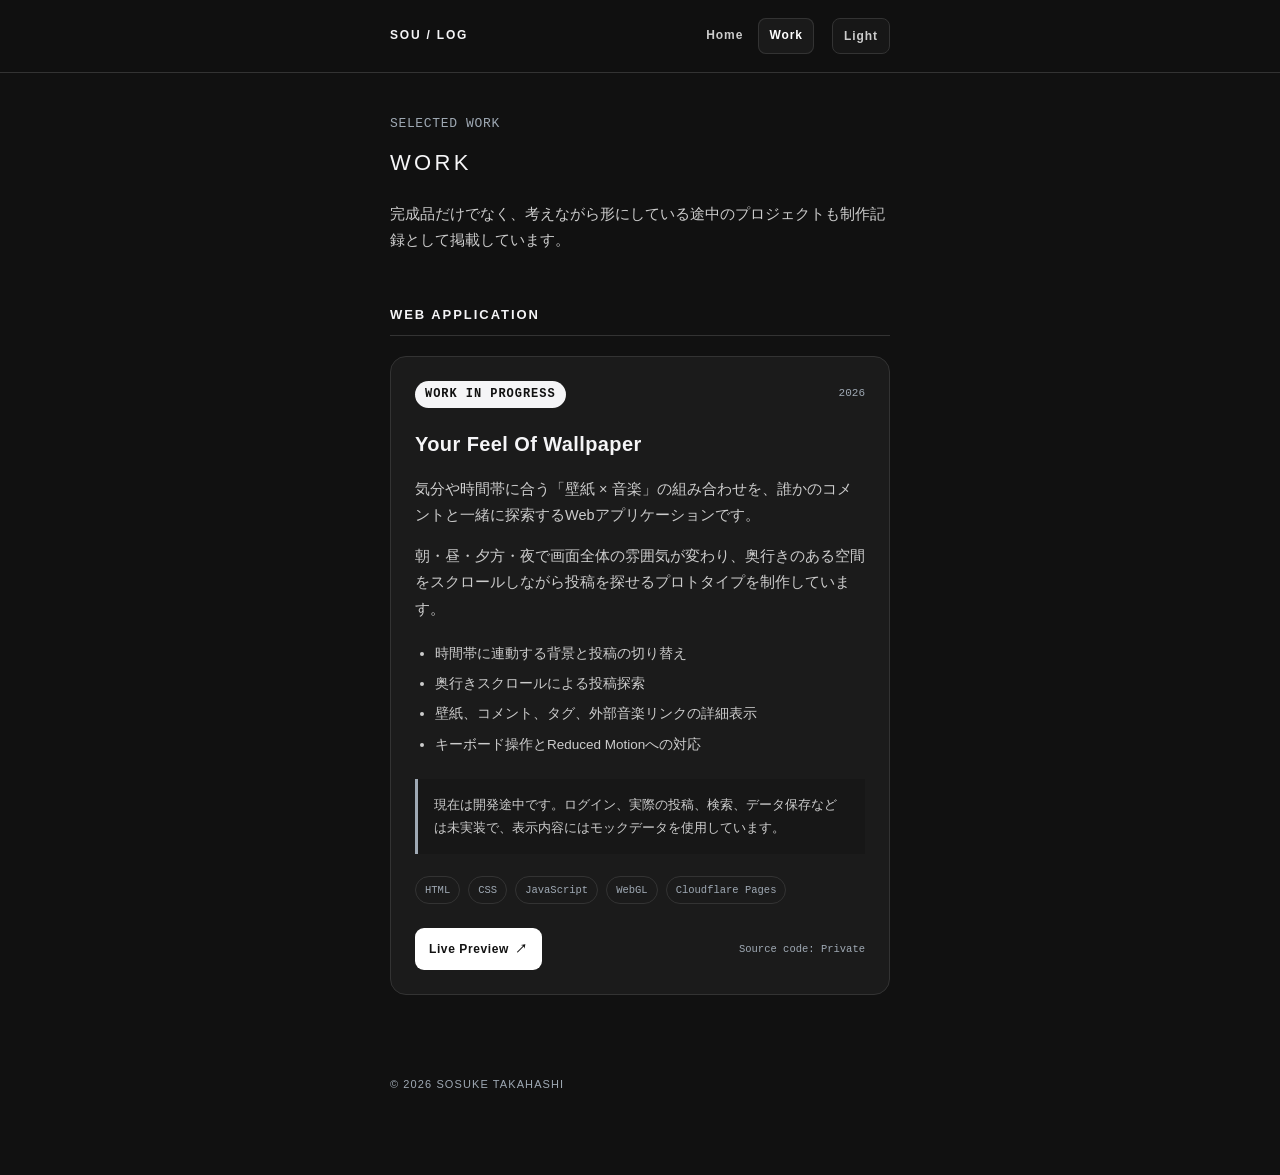
==== work.html @ 83316a97 "feat: add work page and portfolio navigation" ====
<!DOCTYPE html>
<html lang="ja">
<head>
    <meta charset="UTF-8">
    <meta name="viewport" content="width=device-width, initial-scale=1.0">
    <meta name="description" content="高橋壮介が制作中のWebアプリケーションと学習成果を紹介します。">
    <title>WORK | SOU - そう | LOG</title>
    <link rel="stylesheet" href="./styles.css">
    <script src="./theme.js" defer></script>
</head>
<body>
    <nav class="site-nav" aria-label="メインナビゲーション">
        <div class="site-nav__inner">
            <a class="site-mark" href="./index.html" aria-label="SOU LOG ホーム">SOU / LOG</a>
            <div class="site-links">
                <a class="nav-link" href="./index.html">Home</a>
                <a class="nav-link" href="./work.html" aria-current="page">Work</a>
            </div>
            <button class="theme-toggle" type="button" aria-label="表示テーマを切り替える" aria-pressed="false">Dark</button>
        </div>
    </nav>

    <main class="container">
        <header class="page-header">
            <p class="eyebrow">Selected Work</p>
            <h1>WORK</h1>
            <p class="page-lead">完成品だけでなく、考えながら形にしている途中のプロジェクトも制作記録として掲載しています。</p>
        </header>

        <section aria-labelledby="web-apps-title">
            <h2 id="web-apps-title">Web Application</h2>
            <article class="work-card">
                <div class="work-card__meta">
                    <span class="status-badge">Work in Progress</span>
                    <span>2026</span>
                </div>
                <h3>Your Feel Of Wallpaper</h3>
                <p>気分や時間帯に合う「壁紙 × 音楽」の組み合わせを、誰かのコメントと一緒に探索するWebアプリケーションです。</p>
                <p>朝・昼・夕方・夜で画面全体の雰囲気が変わり、奥行きのある空間をスクロールしながら投稿を探せるプロトタイプを制作しています。</p>

                <ul class="feature-list">
                    <li>時間帯に連動する背景と投稿の切り替え</li>
                    <li>奥行きスクロールによる投稿探索</li>
                    <li>壁紙、コメント、タグ、外部音楽リンクの詳細表示</li>
                    <li>キーボード操作とReduced Motionへの対応</li>
                </ul>

                <div class="notice-box">
                    現在は開発途中です。ログイン、実際の投稿、検索、データ保存などは未実装で、表示内容にはモックデータを使用しています。
                </div>

                <div class="tech-list" aria-label="使用技術">
                    <span>HTML</span>
                    <span>CSS</span>
                    <span>JavaScript</span>
                    <span>WebGL</span>
                    <span>Cloudflare Pages</span>
                </div>

                <div class="work-actions">
                    <a class="primary-link" href="https://your-feel-of-wallpaper-q8m4x7.pages.dev/" target="_blank" rel="noopener noreferrer">Live Preview <span aria-hidden="true">↗</span></a>
                    <span class="private-note">Source code: Private</span>
                </div>
            </article>
        </section>

        <footer>&copy; 2026 SOSUKE TAKAHASHI</footer>
    </main>
</body>
</html>
---- styles.css ----
:root {
    color-scheme: light dark;
    --bg: #eaeaea;
    --surface: #e4e4e4;
    --surface-soft: rgba(255, 255, 255, 0.55);
    --text: #333;
    --muted: #555;
    --quiet: #777;
    --line: #cfcfcf;
    --badge-bg: #ddd;
    --badge-text: #333;
    --accent: #111;
    --nav-bg: rgba(234, 234, 234, 0.86);
    --shadow-dark: #c8c8c8;
    --shadow-light: #fff;
}

* {
    box-sizing: border-box;
}

html {
    scroll-behavior: smooth;
}

body {
    min-height: 100vh;
    margin: 0;
    padding: 112px 20px 80px;
    display: flex;
    justify-content: center;
    background: var(--bg);
    color: var(--text);
    font-family: -apple-system, BlinkMacSystemFont, "Helvetica Neue", "Hiragino Kaku Gothic ProN", Arial, sans-serif;
    line-height: 1.8;
    -webkit-font-smoothing: antialiased;
    transition: background-color 800ms ease, color 800ms ease;
}

body.dark {
    --bg: #111;
    --surface: #171717;
    --surface-soft: rgba(255, 255, 255, 0.045);
    --text: #f5f5f7;
    --muted: #ccc;
    --quiet: #9fa9b4;
    --line: #333;
    --badge-bg: #f5f5f7;
    --badge-text: #111;
    --accent: #fff;
    --nav-bg: rgba(17, 17, 17, 0.86);
    --shadow-dark: #070707;
    --shadow-light: #1b1b1b;
}

a,
button {
    -webkit-tap-highlight-color: transparent;
}

a:focus-visible,
button:focus-visible {
    outline: 2px solid var(--accent);
    outline-offset: 4px;
}

.site-nav {
    position: fixed;
    inset: 0 0 auto;
    z-index: 100;
    border-bottom: 1px solid var(--line);
    background: var(--nav-bg);
    backdrop-filter: blur(18px) saturate(130%);
    -webkit-backdrop-filter: blur(18px) saturate(130%);
}

.site-nav__inner {
    width: min(100% - 32px, 500px);
    min-height: 72px;
    margin: 0 auto;
    display: grid;
    grid-template-columns: 1fr auto auto;
    align-items: center;
    gap: 18px;
}

.site-mark {
    color: var(--text);
    font-size: 12px;
    font-weight: 700;
    letter-spacing: 0.15em;
    text-decoration: none;
}

.site-links {
    display: flex;
    gap: 4px;
}

.nav-link,
.theme-toggle {
    min-height: 36px;
    border-radius: 8px;
    color: var(--muted);
    font-family: inherit;
    font-size: 12px;
    font-weight: 650;
    letter-spacing: 0.08em;
    text-decoration: none;
}

.nav-link {
    padding: 6px 11px;
    display: inline-flex;
    align-items: center;
}

.nav-link:hover,
.nav-link[aria-current="page"] {
    background: var(--surface-soft);
    color: var(--accent);
}

.nav-link[aria-current="page"] {
    box-shadow: inset 0 0 0 1px var(--line);
}

.theme-toggle {
    min-width: 58px;
    padding: 6px 10px;
    border: 1px solid var(--line);
    background: var(--surface);
    cursor: pointer;
}

.theme-toggle:hover {
    color: var(--accent);
}

.container {
    width: 100%;
    max-width: 500px;
}

.profile-header,
.page-header {
    margin-bottom: 50px;
}

h1 {
    margin: 0;
    color: var(--text);
    font-size: 22px;
    font-weight: 500;
    letter-spacing: 0.15em;
    text-transform: uppercase;
}

.kanji {
    margin-left: 8px;
    color: var(--quiet);
    font-size: 0.85em;
    font-weight: normal;
    letter-spacing: 0.1em;
}

@keyframes slideIn {
    from { opacity: 0; transform: translateX(-20px); }
    to { opacity: 1; transform: translateX(0); }
}

.role-badge,
.status-badge {
    display: inline-block;
    border-radius: 20px;
    background: var(--badge-bg);
    color: var(--badge-text);
    font-size: 12px;
    font-weight: 650;
    letter-spacing: 0.08em;
    text-transform: uppercase;
}

.role-badge {
    margin: 12px 0 4px;
    padding: 4px 12px;
    animation: slideIn 1.5s ease-out;
}

.keywords {
    margin: 18px 0 8px;
    color: var(--muted);
    font-family: "SF Mono", Menlo, Consolas, monospace;
    font-size: 12.5px;
    letter-spacing: 0.05em;
}

.keywords .slash {
    margin: 0 6px;
    color: var(--line);
}

.sub-text,
.eyebrow {
    color: var(--quiet);
    font-size: 13px;
    letter-spacing: 0.05em;
}

.sub-text {
    margin-top: 12px;
}

.eyebrow {
    margin: 0 0 8px;
    font-family: "SF Mono", Menlo, Consolas, monospace;
    text-transform: uppercase;
}

.page-lead {
    margin-top: 18px;
    color: var(--muted);
}

section {
    margin-bottom: 40px;
}

h2 {
    margin: 0 0 20px;
    padding-bottom: 8px;
    border-bottom: 1px solid var(--line);
    color: var(--text);
    font-size: 13px;
    font-weight: 650;
    letter-spacing: 0.15em;
    text-transform: uppercase;
}

p {
    margin: 0 0 15px;
    color: var(--muted);
    font-size: 14.5px;
}

.project-item {
    margin-bottom: 25px;
}

.label {
    display: block;
    margin-bottom: 6px;
    color: var(--text);
    font-size: 14px;
    font-weight: 500;
    letter-spacing: 0.05em;
}

.project-desc {
    margin: 0;
}

.sns-box {
    display: flex;
    justify-content: flex-start;
    gap: 2rem;
    margin-top: 40px;
}

.btn-sns {
    width: 3.5rem;
    height: 3.5rem;
    display: grid;
    place-content: center;
    border-radius: 0.5rem;
    background: var(--bg);
    text-decoration: none;
    transition: box-shadow 500ms ease;
}

.btn-sns svg {
    width: 1.5rem;
    height: 1.5rem;
    fill: var(--quiet);
    transition: fill 500ms ease;
}

.btn-sns:hover {
    box-shadow: 6px 6px 12px var(--shadow-dark), -6px -6px 12px var(--shadow-light);
}

.btn-sns:hover svg {
    fill: var(--accent);
}

.work-card {
    padding: 24px;
    border: 1px solid var(--line);
    border-radius: 16px;
    background: var(--surface-soft);
}

.work-card__meta {
    margin-bottom: 18px;
    display: flex;
    align-items: center;
    justify-content: space-between;
    gap: 12px;
    color: var(--quiet);
    font-family: "SF Mono", Menlo, Consolas, monospace;
    font-size: 11px;
}

.status-badge {
    padding: 3px 10px;
}

.work-card h3 {
    margin: 0 0 14px;
    color: var(--text);
    font-size: 20px;
    font-weight: 600;
    letter-spacing: 0.02em;
}

.feature-list {
    margin: 20px 0;
    padding-left: 20px;
    color: var(--muted);
    font-size: 13.5px;
}

.feature-list li + li {
    margin-top: 6px;
}

.notice-box {
    margin: 22px 0;
    padding: 14px 16px;
    border-left: 3px solid var(--quiet);
    background: var(--surface);
    color: var(--muted);
    font-size: 13px;
}

.tech-list {
    display: flex;
    flex-wrap: wrap;
    gap: 8px;
}

.tech-list span {
    padding: 4px 9px;
    border: 1px solid var(--line);
    border-radius: 999px;
    color: var(--quiet);
    font-family: "SF Mono", Menlo, Consolas, monospace;
    font-size: 10.5px;
}

.work-actions {
    margin-top: 24px;
    display: flex;
    align-items: center;
    justify-content: space-between;
    gap: 16px;
}

.primary-link {
    display: inline-flex;
    align-items: center;
    gap: 6px;
    min-height: 42px;
    padding: 8px 14px;
    border-radius: 9px;
    background: var(--accent);
    color: var(--bg);
    font-size: 12px;
    font-weight: 700;
    letter-spacing: 0.05em;
    text-decoration: none;
}

.private-note {
    color: var(--quiet);
    font-family: "SF Mono", Menlo, Consolas, monospace;
    font-size: 10.5px;
}

footer {
    margin-top: 80px;
    color: var(--quiet);
    font-size: 11px;
    letter-spacing: 0.1em;
    text-transform: uppercase;
}

@media (max-width: 540px) {
    body {
        padding-top: 100px;
    }

    .site-nav__inner {
        width: min(100% - 24px, 500px);
        min-height: 64px;
        gap: 8px;
    }

    .site-mark {
        font-size: 10px;
    }

    .nav-link {
        padding-inline: 8px;
    }

    .theme-toggle {
        min-width: 52px;
        padding-inline: 7px;
    }

    .kanji {
        display: block;
        margin: 8px 0 0;
    }

    .work-card {
        padding: 20px;
    }

    .work-actions {
        align-items: flex-start;
        flex-direction: column;
    }
}

@media (prefers-reduced-motion: reduce) {
    html {
        scroll-behavior: auto;
    }

    *,
    *::before,
    *::after {
        animation-duration: 0.01ms !important;
        animation-iteration-count: 1 !important;
        transition-duration: 0.01ms !important;
    }
}
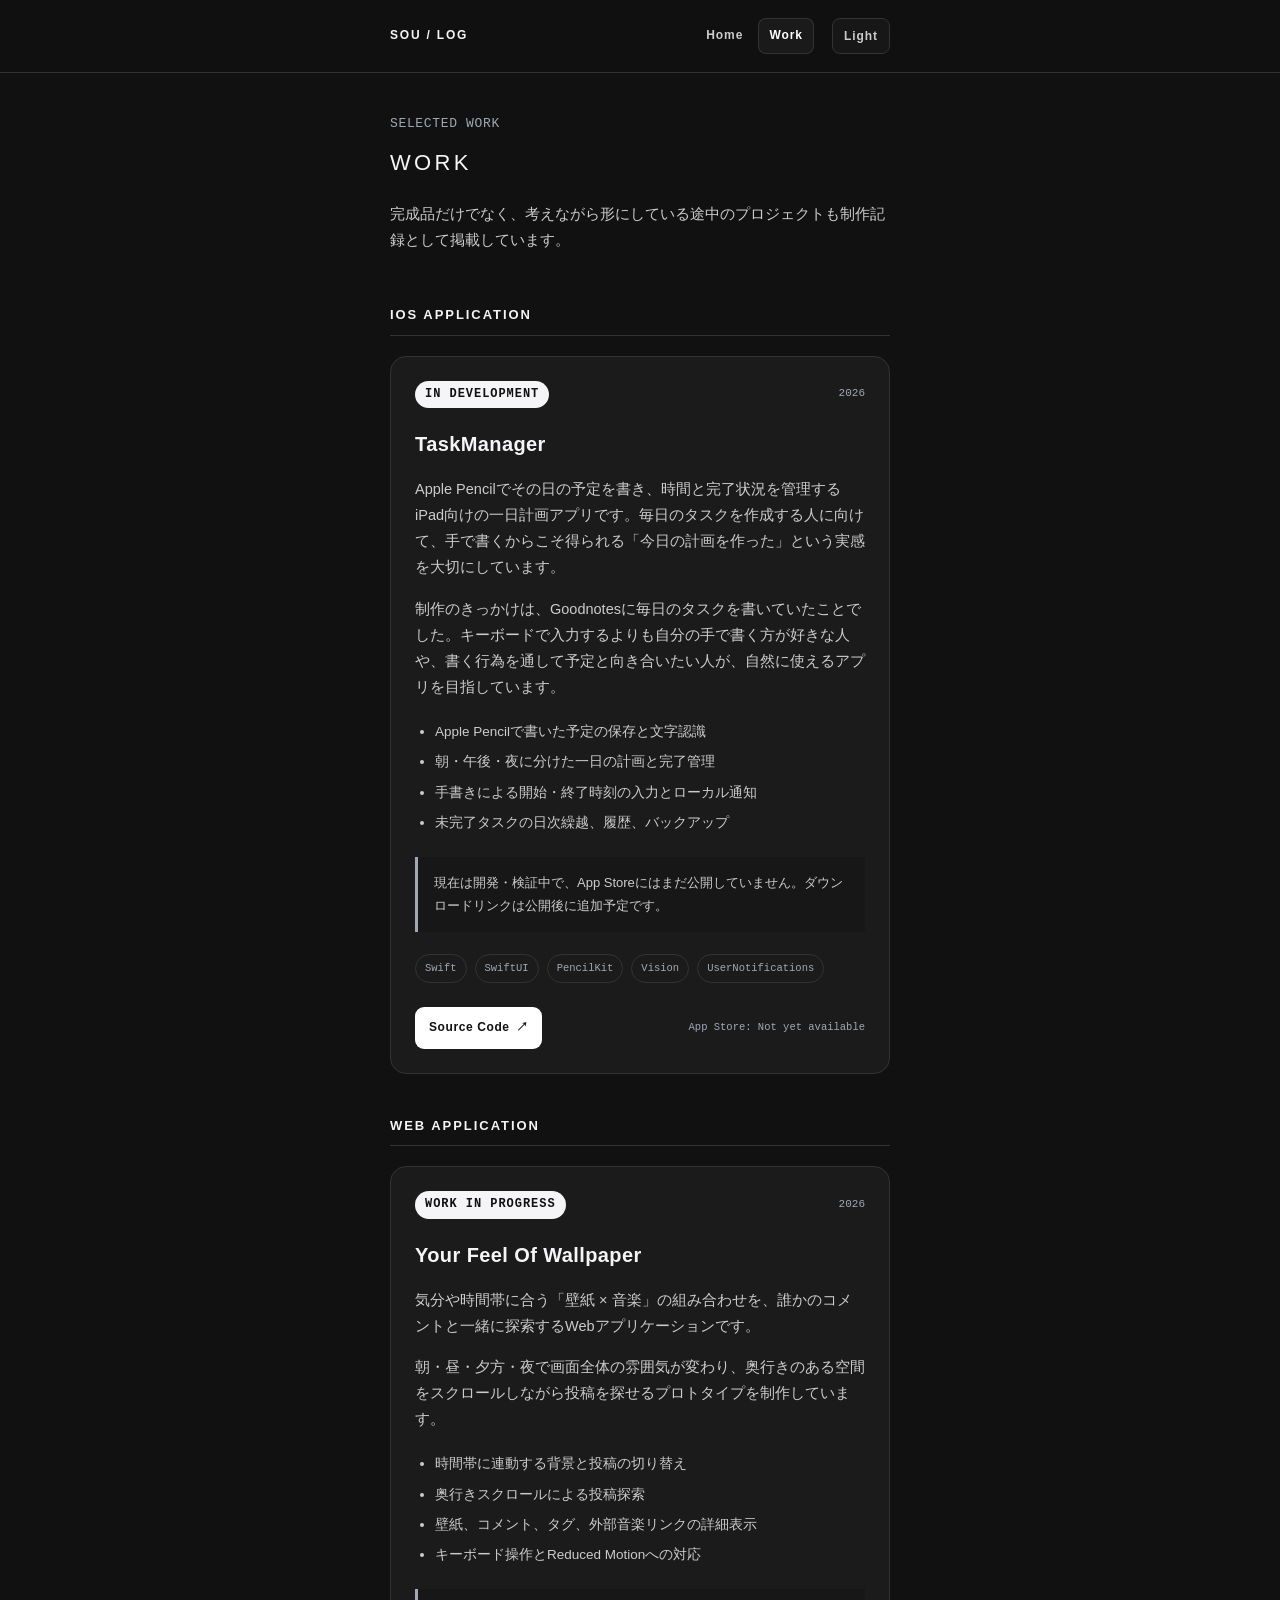
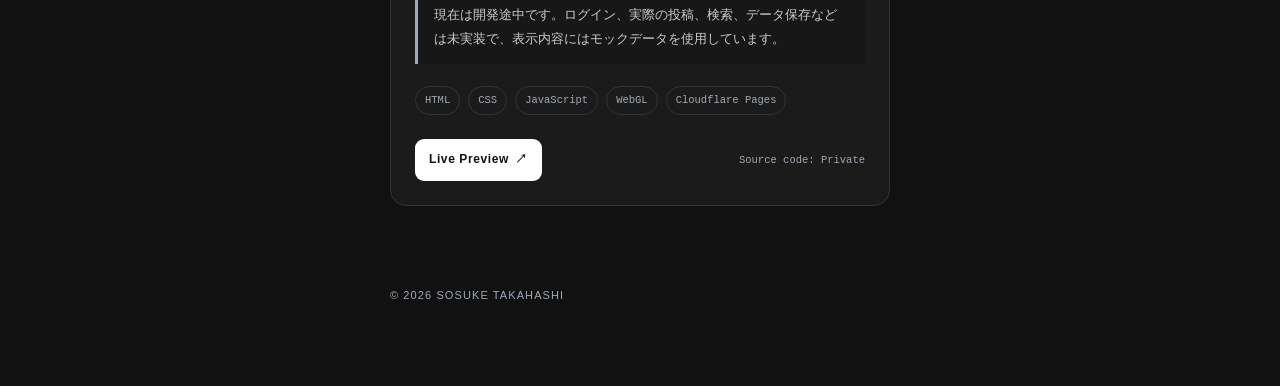
==== commit 3784330d: "Add TaskManager to Work page" ====
--- a/work.html
+++ b/work.html
@@ -3,7 +3,7 @@
 <head>
     <meta charset="UTF-8">
     <meta name="viewport" content="width=device-width, initial-scale=1.0">
-    <meta name="description" content="高橋壮介が制作中のWebアプリケーションと学習成果を紹介します。">
+    <meta name="description" content="高橋壮介が制作中のiOSアプリケーション、Webアプリケーションと学習成果を紹介します。">
     <title>WORK | SOU - そう | LOG</title>
     <link rel="stylesheet" href="./styles.css">
     <script src="./theme.js" defer></script>
@@ -26,6 +26,43 @@
             <h1>WORK</h1>
             <p class="page-lead">完成品だけでなく、考えながら形にしている途中のプロジェクトも制作記録として掲載しています。</p>
         </header>
+
+        <section aria-labelledby="ios-apps-title">
+            <h2 id="ios-apps-title">iOS Application</h2>
+            <article class="work-card">
+                <div class="work-card__meta">
+                    <span class="status-badge">In Development</span>
+                    <span>2026</span>
+                </div>
+                <h3>TaskManager</h3>
+                <p>Apple Pencilでその日の予定を書き、時間と完了状況を管理するiPad向けの一日計画アプリです。毎日のタスクを作成する人に向けて、手で書くからこそ得られる「今日の計画を作った」という実感を大切にしています。</p>
+                <p>制作のきっかけは、Goodnotesに毎日のタスクを書いていたことでした。キーボードで入力するよりも自分の手で書く方が好きな人や、書く行為を通して予定と向き合いたい人が、自然に使えるアプリを目指しています。</p>
+
+                <ul class="feature-list">
+                    <li>Apple Pencilで書いた予定の保存と文字認識</li>
+                    <li>朝・午後・夜に分けた一日の計画と完了管理</li>
+                    <li>手書きによる開始・終了時刻の入力とローカル通知</li>
+                    <li>未完了タスクの日次繰越、履歴、バックアップ</li>
+                </ul>
+
+                <div class="notice-box">
+                    現在は開発・検証中で、App Storeにはまだ公開していません。ダウンロードリンクは公開後に追加予定です。
+                </div>
+
+                <div class="tech-list" aria-label="使用技術">
+                    <span>Swift</span>
+                    <span>SwiftUI</span>
+                    <span>PencilKit</span>
+                    <span>Vision</span>
+                    <span>UserNotifications</span>
+                </div>
+
+                <div class="work-actions">
+                    <a class="primary-link" href="https://github.com/sou1213/TaskManager" target="_blank" rel="noopener noreferrer">Source Code <span aria-hidden="true">↗</span></a>
+                    <span class="private-note">App Store: Not yet available</span>
+                </div>
+            </article>
+        </section>
 
         <section aria-labelledby="web-apps-title">
             <h2 id="web-apps-title">Web Application</h2>
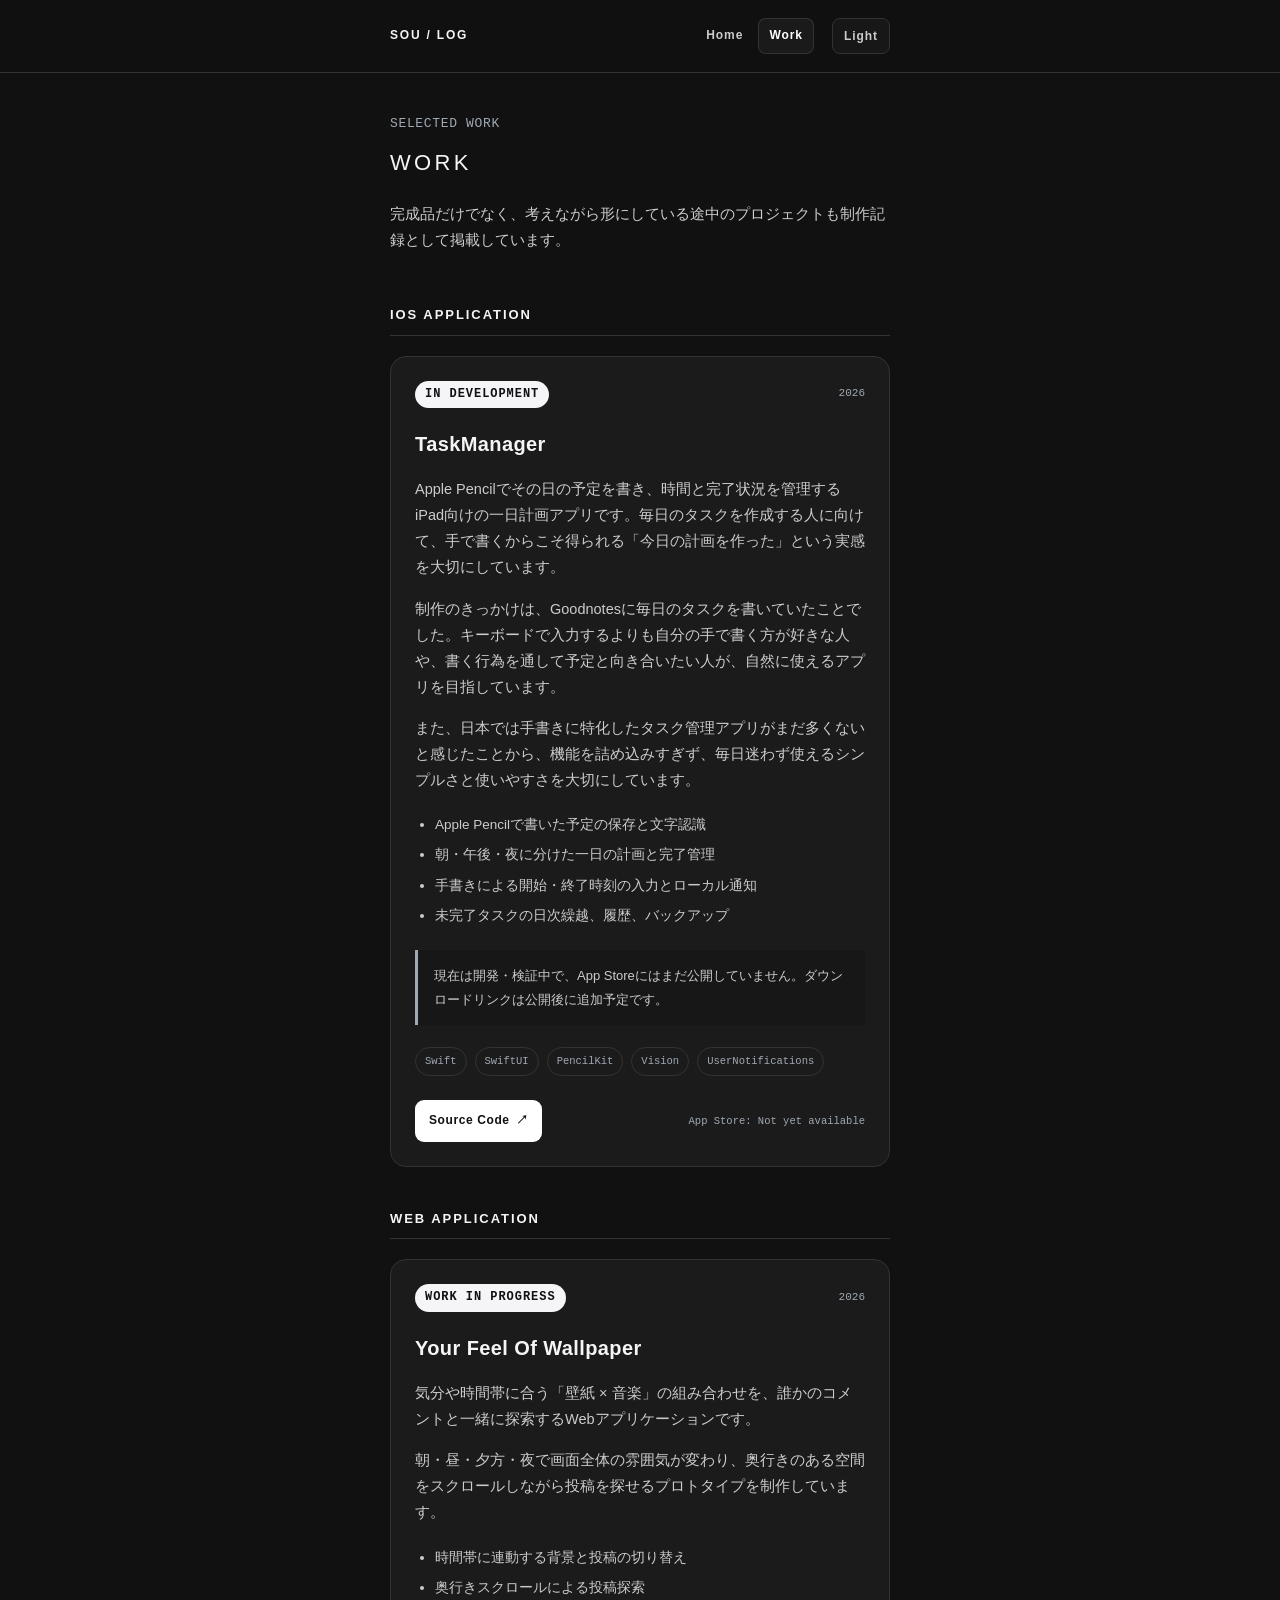
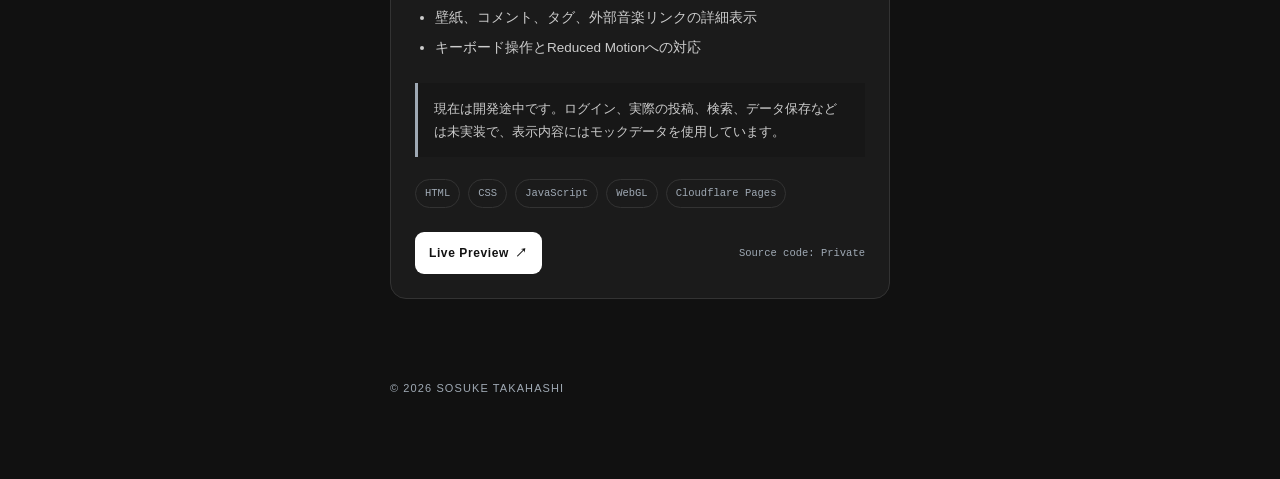
==== commit 4158c154: "Clarify TaskManager product goal" ====
--- a/work.html
+++ b/work.html
@@ -37,6 +37,7 @@
                 <h3>TaskManager</h3>
                 <p>Apple Pencilでその日の予定を書き、時間と完了状況を管理するiPad向けの一日計画アプリです。毎日のタスクを作成する人に向けて、手で書くからこそ得られる「今日の計画を作った」という実感を大切にしています。</p>
                 <p>制作のきっかけは、Goodnotesに毎日のタスクを書いていたことでした。キーボードで入力するよりも自分の手で書く方が好きな人や、書く行為を通して予定と向き合いたい人が、自然に使えるアプリを目指しています。</p>
+                <p>また、日本では手書きに特化したタスク管理アプリがまだ多くないと感じたことから、機能を詰め込みすぎず、毎日迷わず使えるシンプルさと使いやすさを大切にしています。</p>
 
                 <ul class="feature-list">
                     <li>Apple Pencilで書いた予定の保存と文字認識</li>
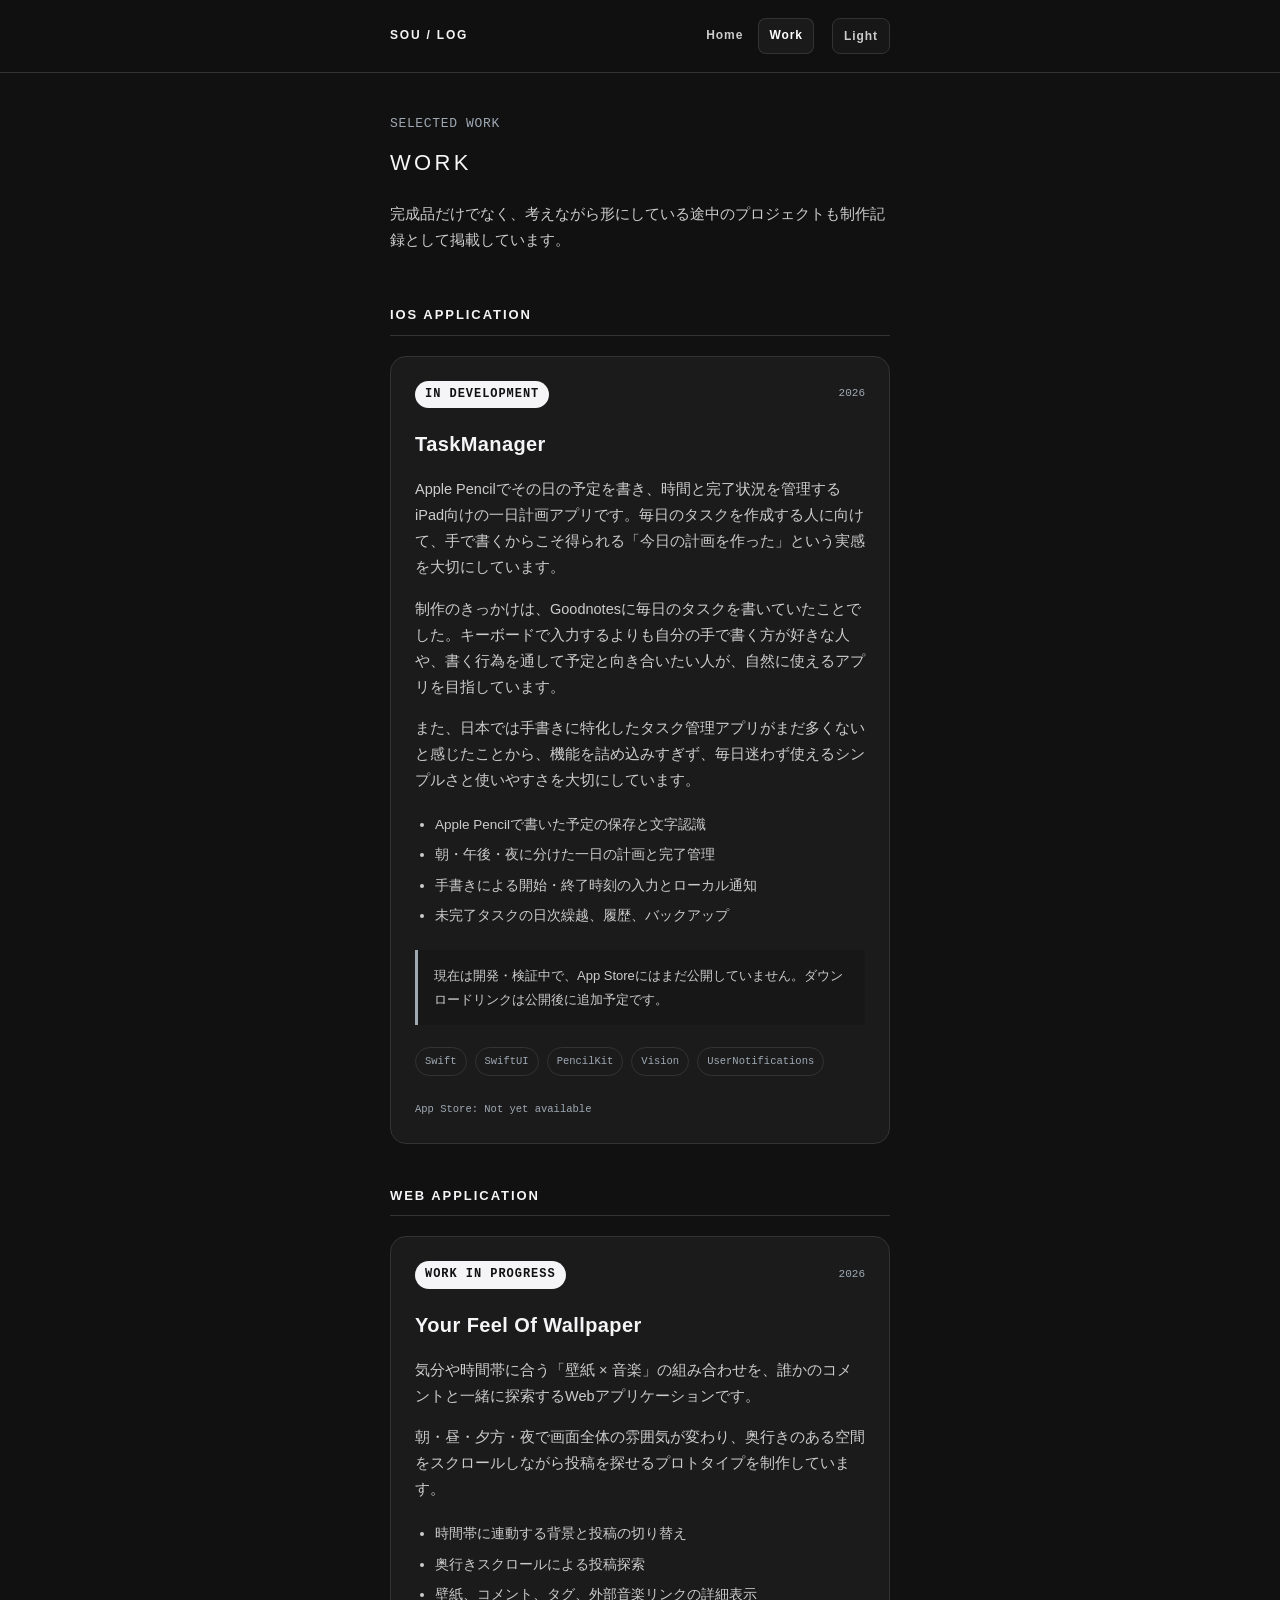
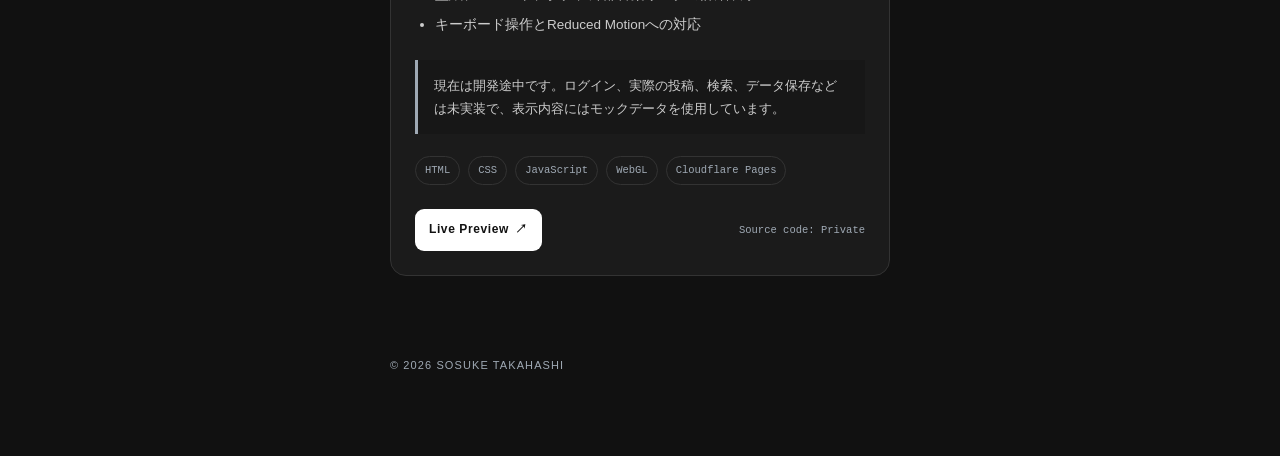
==== commit 0a7a23c7: "Remove TaskManager source link" ====
--- a/work.html
+++ b/work.html
@@ -59,7 +59,6 @@
                 </div>
 
                 <div class="work-actions">
-                    <a class="primary-link" href="https://github.com/sou1213/TaskManager" target="_blank" rel="noopener noreferrer">Source Code <span aria-hidden="true">↗</span></a>
                     <span class="private-note">App Store: Not yet available</span>
                 </div>
             </article>
